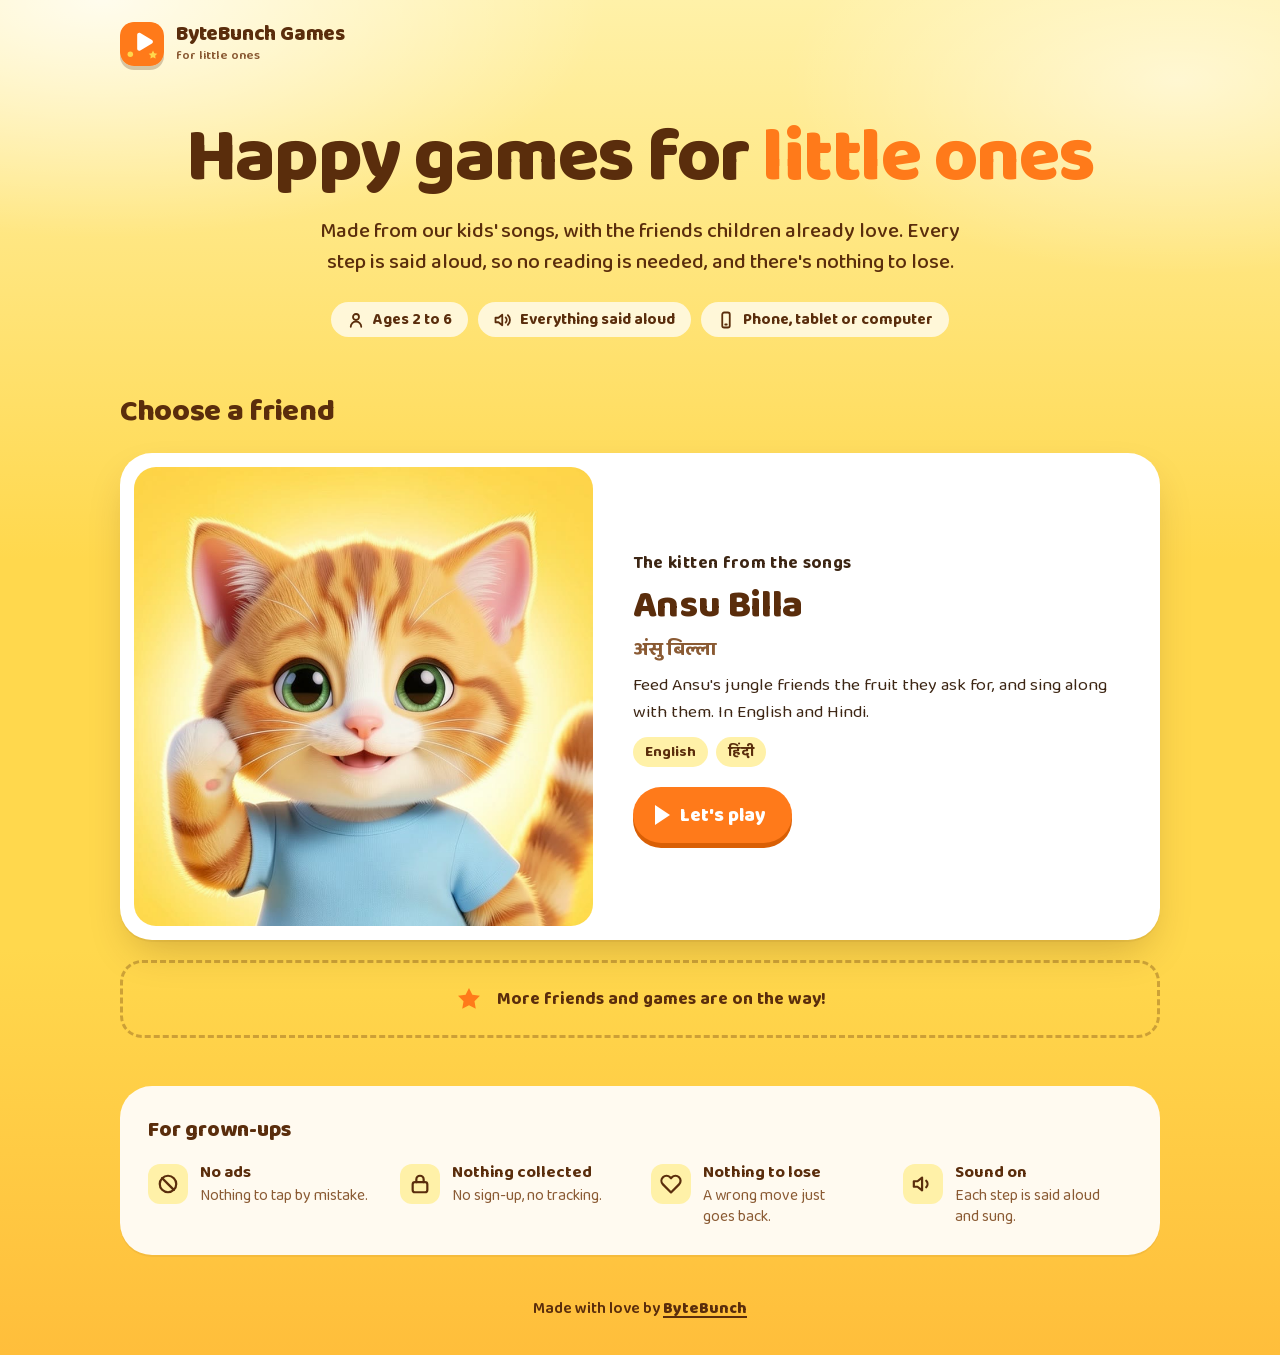
==== index.html @ 5f28570b "new commit" ====
<!doctype html>
<html lang="en">
<head>
  <meta charset="utf-8">
  <meta name="viewport" content="width=device-width, initial-scale=1, viewport-fit=cover">
  <title>ByteBunch Games: games for little ones</title>
  <meta name="description" content="Happy little games for young children, made from our kids' songs: big buttons, no reading, nothing to lose. Play in the browser on a phone, tablet or computer.">
  <meta name="theme-color" content="#ffe27a">
  <meta property="og:type" content="website">
  <meta property="og:site_name" content="ByteBunch Games">
  <meta property="og:title" content="ByteBunch Games: games for little ones">
  <meta property="og:description" content="Happy little games for young children, made from our kids' songs.">
  <meta property="og:image" content="https://games.bytebunch.com/assets/ansu-billa-800.jpg">
  <link rel="icon" href="assets/logo.svg" type="image/svg+xml">
  <link rel="apple-touch-icon" href="assets/logo-180.png">
  <link rel="preload" href="assets/fonts/baloo2-latin.woff2" as="font" type="font/woff2" crossorigin>
  <link rel="stylesheet" href="assets/site.css">
</head>
<body>
  <header class="wrap topbar">
    <a class="brand" href="./" aria-label="ByteBunch Games, home">
      <img class="brand-mark" src="assets/logo.svg" width="44" height="44" alt="">
      <span class="brand-name">ByteBunch Games<small>for little ones</small></span>
    </a>
  </header>

  <main>
    <section class="wrap hero">
      <h1>Happy games for <em>little ones</em></h1>
      <p class="lead">Made from our kids' songs, with the friends children already love. Every step is said aloud, so no reading is needed, and there's nothing to lose.</p>
      <ul class="chips" aria-label="About the games">
        <li class="chip">
          <svg viewBox="0 0 24 24" fill="none" stroke="currentColor" stroke-width="2.4" stroke-linecap="round" stroke-linejoin="round" aria-hidden="true"><circle cx="12" cy="8" r="4"/><path d="M5 21c0-3.9 3.1-7 7-7s7 3.1 7 7"/></svg>
          Ages 2 to 6
        </li>
        <li class="chip">
          <svg viewBox="0 0 24 24" fill="none" stroke="currentColor" stroke-width="2.4" stroke-linecap="round" stroke-linejoin="round" aria-hidden="true"><path d="M11 5 6 9H2v6h4l5 4z"/><path d="M15.5 8.5a5 5 0 0 1 0 7"/><path d="M18.5 5.5a9 9 0 0 1 0 13"/></svg>
          Everything said aloud
        </li>
        <li class="chip">
          <svg viewBox="0 0 24 24" fill="none" stroke="currentColor" stroke-width="2.4" stroke-linecap="round" stroke-linejoin="round" aria-hidden="true"><rect x="7" y="2" width="10" height="20" rx="2.5"/><path d="M11 18h2"/></svg>
          Phone, tablet or computer
        </li>
      </ul>
    </section>

    <section class="wrap section" aria-labelledby="friends-title">
      <div class="section-head">
        <h2 id="friends-title">Choose a friend</h2>
      </div>

      <a class="card link wide" href="ansubilla/">
        <div class="card-media">
          <img src="assets/ansu-billa-400.jpg" srcset="assets/ansu-billa-400.jpg 400w, assets/ansu-billa-800.jpg 800w" sizes="(min-width: 1080px) 470px, (min-width: 760px) 45vw, 100vw" width="800" height="800" alt="Ansu Billa, a little orange kitten in a blue T-shirt, waving hello">
        </div>
        <div class="card-body">
          <p class="eyebrow">The kitten from the songs</p>
          <h3>Ansu Billa</h3>
          <span class="hi" lang="hi">अंसु बिल्ला</span>
          <p>Feed Ansu's jungle friends the fruit they ask for, and sing along with them. In English and Hindi.</p>
          <ul class="meta" aria-label="Languages">
            <li>English</li>
            <li lang="hi">हिंदी</li>
          </ul>
          <div class="actions">
            <span class="button fake"><span class="tri" aria-hidden="true"></span>Let's play</span>
          </div>
        </div>
      </a>

      <div class="soon">
        <svg viewBox="0 0 24 24" fill="#ff7a1a" aria-hidden="true"><path d="m12 2.5 2.9 5.9 6.5.9-4.7 4.6 1.1 6.5L12 17.3l-5.8 3.1 1.1-6.5L2.6 9.3l6.5-.9z"/></svg>
        More friends and games are on the way!
      </div>
    </section>

    <section class="wrap" aria-labelledby="parents-title">
      <div class="parents">
        <h2 id="parents-title">For grown-ups</h2>
        <ul class="facts">
          <li>
            <span class="icon"><svg viewBox="0 0 24 24" fill="none" stroke="currentColor" stroke-width="2.4" stroke-linecap="round" stroke-linejoin="round" aria-hidden="true"><circle cx="12" cy="12" r="9"/><path d="m5.6 5.6 12.8 12.8"/></svg></span>
            <div><strong>No ads</strong><span>Nothing to tap by mistake.</span></div>
          </li>
          <li>
            <span class="icon"><svg viewBox="0 0 24 24" fill="none" stroke="currentColor" stroke-width="2.4" stroke-linecap="round" stroke-linejoin="round" aria-hidden="true"><rect x="4" y="10" width="16" height="11" rx="2.5"/><path d="M8 10V7a4 4 0 0 1 8 0v3"/></svg></span>
            <div><strong>Nothing collected</strong><span>No sign-up, no tracking.</span></div>
          </li>
          <li>
            <span class="icon"><svg viewBox="0 0 24 24" fill="none" stroke="currentColor" stroke-width="2.4" stroke-linecap="round" stroke-linejoin="round" aria-hidden="true"><path d="M20.8 4.6a5.5 5.5 0 0 0-7.8 0L12 5.7l-1-1.1a5.5 5.5 0 0 0-7.8 7.8L12 21.2l8.8-8.8a5.5 5.5 0 0 0 0-7.8z"/></svg></span>
            <div><strong>Nothing to lose</strong><span>A wrong move just goes back.</span></div>
          </li>
          <li>
            <span class="icon"><svg viewBox="0 0 24 24" fill="none" stroke="currentColor" stroke-width="2.4" stroke-linecap="round" stroke-linejoin="round" aria-hidden="true"><path d="M11 5 6 9H2v6h4l5 4z"/><path d="M15.5 8.5a5 5 0 0 1 0 7"/></svg></span>
            <div><strong>Sound on</strong><span>Each step is said aloud and sung.</span></div>
          </li>
        </ul>
      </div>
    </section>
  </main>

  <footer class="wrap footer">
    Made with love by <a href="https://bytebunch.com">ByteBunch</a>
  </footer>
</body>
</html>
---- assets/site.css ----
/* games.bytebunch.com: one look for every page (the home of all games, and each friend's own page).
   Everything is served from this site: no fonts, scripts or trackers from anywhere else (children use it). */

@font-face {
  font-family: "Baloo 2";
  font-style: normal;
  font-weight: 400 800;
  font-display: swap;
  src: url("fonts/baloo2-latin.woff2") format("woff2");
  unicode-range: U+0000-00FF, U+0131, U+0152-0153, U+02BB-02BC, U+02C6, U+02DA, U+02DC, U+0304, U+0308, U+0329,
    U+2000-206F, U+20AC, U+2122, U+2191, U+2193, U+2212, U+2215, U+FEFF, U+FFFD;
}
@font-face {
  font-family: "Baloo 2";
  font-style: normal;
  font-weight: 400 800;
  font-display: swap;
  src: url("fonts/baloo2-devanagari.woff2") format("woff2");
  unicode-range: U+0900-097F, U+1CD0-1CF4, U+1CF7-1CF9, U+200C-200D, U+20A8, U+20B9, U+20F0, U+25CC, U+A830-A839,
    U+A8E0-A8FF, U+11B00-11B0A;
}

:root {
  --sun: #ffd84d;
  --sun-soft: #fff1a8;
  --sun-deep: #ffbe3b;
  --cream: #fffaf0;
  --brown: #5a2d0c;
  --brown-soft: #8a5a33;
  --ink: #3d2614;
  --orange: #ff7a1a;
  --orange-press: #d95f05;
  --sky: #5ab4ec;
  --sky-press: #2f8fcc;
  --leaf: #2f8f46;
  --white: #ffffff;
  --line: rgba(90, 45, 12, 0.14);
  --shadow: 0 2px 0 rgba(90, 45, 12, 0.06), 0 18px 40px -12px rgba(90, 45, 12, 0.28);
  --radius-lg: 32px;
  --radius: 22px;
  --font: "Baloo 2", ui-rounded, "Arial Rounded MT Bold", system-ui, -apple-system, "Segoe UI", Roboto, sans-serif;
  color-scheme: light;
}

*, *::before, *::after { box-sizing: border-box; }
html { -webkit-text-size-adjust: 100%; scroll-behavior: smooth; }
body {
  margin: 0;
  min-height: 100vh;
  font-family: var(--font);
  font-size: 1.0625rem;
  line-height: 1.5;
  color: var(--ink);
  background-color: var(--sun);
  /* one picture over the whole page (not fixed: a fixed background ends in a band on long pages and on phones) */
  background-image:
    radial-gradient(720px 340px at 8% 0, rgba(255, 255, 255, 0.8), transparent 70%),
    radial-gradient(560px 280px at 92% 80px, rgba(255, 255, 255, 0.55), transparent 70%),
    linear-gradient(180deg, var(--sun-soft) 0, var(--sun) 560px, var(--sun) 70%, var(--sun-deep) 100%);
  -webkit-font-smoothing: antialiased;
}
img { max-width: 100%; height: auto; display: block; }
a { color: inherit; }
h1, h2, h3, .soon { text-wrap: balance; }
p, .facts span { text-wrap: pretty; }
:focus-visible { outline: 4px solid var(--brown); outline-offset: 4px; border-radius: 12px; }

.wrap { width: 100%; max-width: 1080px; margin: 0 auto; padding: 0 20px; }
.visually-hidden {
  position: absolute !important; width: 1px; height: 1px; overflow: hidden; clip: rect(0 0 0 0); white-space: nowrap;
}

/* the bar at the top */
.topbar { display: flex; align-items: center; justify-content: space-between; gap: 12px; padding-top: 22px; padding-bottom: 6px; }
.brand { display: inline-flex; align-items: center; gap: 12px; min-height: 44px; text-decoration: none; color: var(--brown); }
.brand-mark { width: 44px; height: 44px; flex: none; border-radius: 14px; box-shadow: 0 4px 0 rgba(90, 45, 12, 0.25); }
.brand-name { font-weight: 800; font-size: 1.3rem; line-height: 1; letter-spacing: -0.01em; white-space: nowrap; }
.brand-name small { display: block; font-size: 0.8rem; font-weight: 600; color: var(--brown-soft); letter-spacing: 0; margin-top: 4px; }
.back {
  display: inline-flex; align-items: center; gap: 8px;
  min-height: 44px; padding: 10px 18px 10px 14px; border-radius: 999px;
  background: rgba(255, 255, 255, 0.7); color: var(--brown);
  font-weight: 700; text-decoration: none; white-space: nowrap;
  box-shadow: 0 3px 0 rgba(90, 45, 12, 0.15);
}
.back:hover { background: var(--white); }
.back svg { width: 18px; height: 18px; }

/* the big words at the top of a page */
.hero { text-align: center; padding-top: 48px; padding-bottom: 44px; }
.hero h1 {
  margin: 0 auto; max-width: 13em;
  font-size: clamp(2.6rem, 7.4vw, 4.75rem); line-height: 1.02; font-weight: 800; letter-spacing: -0.02em;
  color: var(--brown);
}
.hero h1 em { font-style: normal; color: var(--orange); }
.hero .lead { margin: 18px auto 0; max-width: 32em; font-size: clamp(1.1rem, 2.4vw, 1.3rem); font-weight: 500; color: var(--brown); }
.chips { display: flex; flex-wrap: wrap; justify-content: center; gap: 10px; margin: 24px 0 0; padding: 0; list-style: none; }
.chip {
  display: inline-flex; align-items: center; gap: 8px;
  padding: 6px 16px; border-radius: 999px;
  background: rgba(255, 255, 255, 0.72); color: var(--brown);
  font-weight: 700; font-size: 0.98rem;
}
.chip svg { width: 18px; height: 18px; flex: none; }

.section { padding-top: 8px; padding-bottom: 28px; }
.section-head { display: flex; align-items: baseline; justify-content: space-between; gap: 12px; margin: 0 0 18px; }
.section-head h2 { margin: 0; font-size: clamp(1.5rem, 3.4vw, 1.9rem); font-weight: 800; color: var(--brown); letter-spacing: -0.01em; }

/* a card you can open (a friend on the home page) */
.card {
  position: relative;
  display: grid; grid-template-columns: minmax(0, 1fr);
  background: var(--white); border-radius: var(--radius-lg); overflow: hidden;
  box-shadow: var(--shadow);
}
/* the picture sits in the white card with a frame round it, so a sunny picture doesn't melt into the sunny page */
.card-media { position: relative; padding: 12px 12px 0; }
.card-media img { width: 100%; height: 100%; object-fit: cover; border-radius: calc(var(--radius-lg) - 10px); }
.card-body { display: flex; flex-direction: column; gap: 10px; padding: 24px 26px 28px; }
.eyebrow { margin: 0; font-size: 0.95rem; font-weight: 700; color: var(--brown-soft); letter-spacing: 0.02em; }
.card h3 { margin: 0; font-size: clamp(1.8rem, 4vw, 2.4rem); line-height: 1.05; font-weight: 800; color: var(--brown); letter-spacing: -0.01em; }
.card .hi { font-size: 1.25rem; font-weight: 700; color: var(--brown-soft); line-height: 1.3; }
.card p { margin: 0; font-size: 1.1rem; color: var(--ink); }
.card .actions { display: flex; flex-wrap: wrap; gap: 12px; margin-top: 8px; }

.card.link { text-decoration: none; transition: transform 0.18s ease, box-shadow 0.18s ease; }
.card.link:hover { transform: translateY(-4px); box-shadow: 0 2px 0 rgba(90, 45, 12, 0.06), 0 26px 50px -14px rgba(90, 45, 12, 0.35); }
.card.link:focus-visible { outline-offset: 6px; border-radius: var(--radius-lg); }

@media (min-width: 760px) {
  .card.wide { grid-template-columns: minmax(0, 5fr) minmax(0, 6fr); align-items: stretch; }
  .card.wide .card-body { padding: 36px 40px; justify-content: center; }
  .card.wide .card-media { min-height: 100%; padding: 14px 0 14px 14px; }
}

/* buttons: big and round, for small fingers */
.button {
  display: inline-flex; align-items: center; justify-content: center; gap: 10px;
  min-height: 56px; padding: 10px 26px 10px 20px; border-radius: 999px;
  font: inherit; font-weight: 800; font-size: 1.2rem; line-height: 1.1; text-decoration: none;
  color: var(--white); background: var(--orange);
  box-shadow: 0 5px 0 var(--orange-press);
  transition: transform 0.1s ease, box-shadow 0.1s ease;
}
.button:hover { filter: brightness(1.05); }
.button:active { transform: translateY(4px); box-shadow: 0 1px 0 var(--orange-press); }
.button.sky { background: var(--sky); box-shadow: 0 5px 0 var(--sky-press); }
.button.sky:active { box-shadow: 0 1px 0 var(--sky-press); }
.button .tri { width: 0; height: 0; border-left: 15px solid currentColor; border-top: 10px solid transparent; border-bottom: 10px solid transparent; margin-left: 2px; }
.button small { display: block; font-size: 0.8rem; font-weight: 600; opacity: 0.9; }
.button.fake { pointer-events: none; }

/* where the next card will be */
.soon {
  display: flex; align-items: center; justify-content: center; gap: 14px; text-align: center;
  margin-top: 20px; padding: 22px 24px; border-radius: var(--radius);
  border: 3px dashed rgba(90, 45, 12, 0.3); color: var(--brown); font-weight: 700; font-size: 1.1rem;
}
.soon svg { width: 28px; height: 28px; flex: none; }

/* for grown-ups */
.parents {
  margin: 20px 0 36px; padding: 28px; border-radius: var(--radius-lg);
  background: var(--cream); box-shadow: 0 2px 0 rgba(90, 45, 12, 0.06);
}
.parents h2 { margin: 0 0 16px; font-size: 1.35rem; font-weight: 800; color: var(--brown); }
.facts { display: grid; grid-template-columns: repeat(auto-fit, minmax(min(100%, 210px), 1fr)); gap: 14px 22px; margin: 0; padding: 0; list-style: none; }
.facts li { display: flex; gap: 12px; align-items: flex-start; }
.facts .icon {
  width: 40px; height: 40px; flex: none; border-radius: 12px;
  display: grid; place-items: center; background: var(--sun-soft); color: var(--brown);
}
.facts .icon svg { width: 22px; height: 22px; }
.facts strong { display: block; color: var(--brown); font-size: 1.05rem; line-height: 1.25; }
.facts span { display: block; font-size: 0.98rem; color: var(--brown-soft); line-height: 1.35; margin-top: 2px; }

/* a friend's banner */
.banner { margin: 18px 0 30px; border-radius: var(--radius-lg); overflow: hidden; box-shadow: var(--shadow); background: #dfeef7; }
.banner img { width: 100%; aspect-ratio: 1400 / 383; object-fit: cover; }

.meta { display: flex; flex-wrap: wrap; gap: 8px; margin: 2px 0 2px; padding: 0; list-style: none; }
.meta li { padding: 4px 12px; border-radius: 999px; background: var(--sun-soft); color: var(--brown); font-weight: 700; font-size: 0.92rem; }

.footer { padding-top: 6px; padding-bottom: 34px; text-align: center; color: var(--brown); font-weight: 600; font-size: 0.98rem; }
.footer a { font-weight: 800; text-decoration-thickness: 2px; text-underline-offset: 3px; }

@media (max-width: 520px) {
  .wrap { padding: 0 16px; }
  .hero { padding-top: 34px; padding-bottom: 32px; }
  .card-body { padding: 20px 20px 24px; }
  .card .actions { flex-direction: column; }
  .card .actions .button { width: 100%; }
  .parents { padding: 22px 20px; }
  .brand-name small { display: none; }
  .brand { gap: 10px; }
  .brand-mark { width: 38px; height: 38px; border-radius: 12px; }
  .brand-name { font-size: 1.12rem; }
  .back { padding: 8px 14px 8px 10px; font-size: 0.95rem; gap: 6px; }
}

@media (prefers-reduced-motion: reduce) {
  html { scroll-behavior: auto; }
  .card.link, .button { transition: none; }
  .card.link:hover { transform: none; }
}
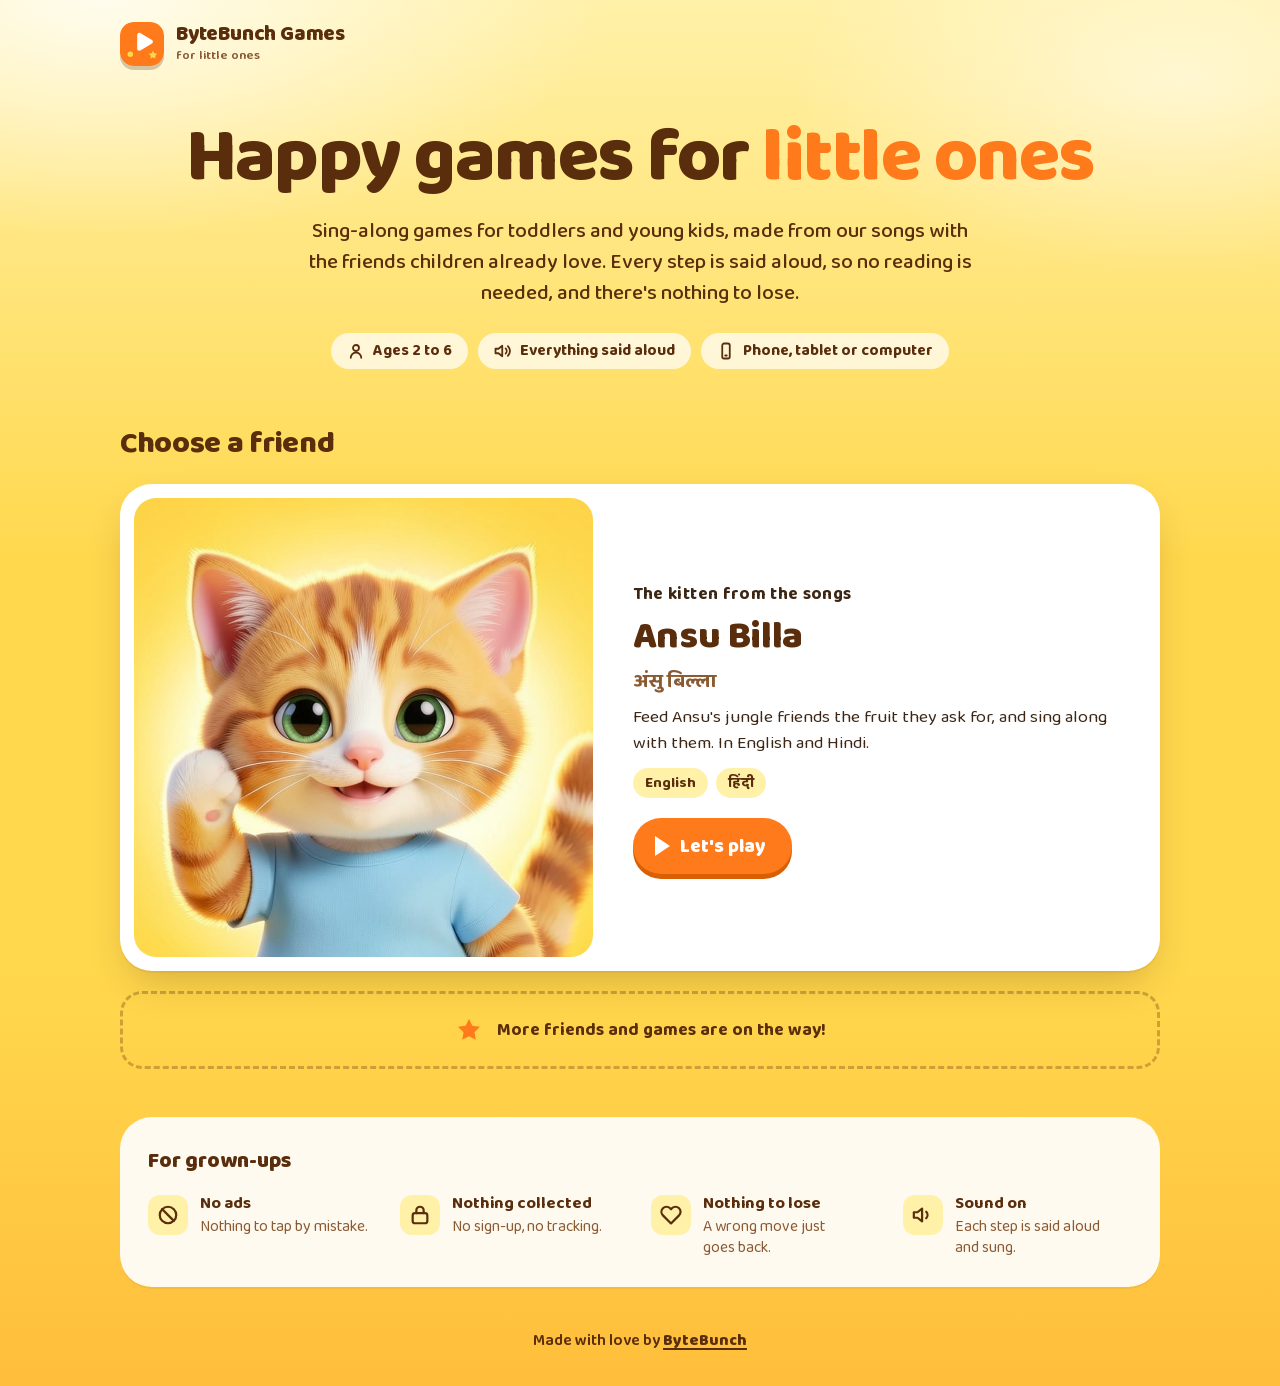
==== commit 6410df5e: "SEO: titles, descriptions, canonicals, link previews, structured data, sitemap and robots.txt - Home" ====
--- a/index.html
+++ b/index.html
@@ -3,18 +3,70 @@
 <head>
   <meta charset="utf-8">
   <meta name="viewport" content="width=device-width, initial-scale=1, viewport-fit=cover">
-  <title>ByteBunch Games: games for little ones</title>
-  <meta name="description" content="Happy little games for young children, made from our kids' songs: big buttons, no reading, nothing to lose. Play in the browser on a phone, tablet or computer.">
+  <title>ByteBunch Games: Happy Games for Toddlers and Kids, Ages 2 to 6</title>
+  <meta name="description" content="Sing-along games for toddlers and kids aged 2 to 6, made from the Ansu Billa songs. Everything is said aloud, so no reading is needed. In English and Hindi.">
+  <link rel="canonical" href="https://games.bytebunch.com/">
+  <meta name="robots" content="index, follow, max-image-preview:large">
   <meta name="theme-color" content="#ffe27a">
   <meta property="og:type" content="website">
   <meta property="og:site_name" content="ByteBunch Games">
-  <meta property="og:title" content="ByteBunch Games: games for little ones">
-  <meta property="og:description" content="Happy little games for young children, made from our kids' songs.">
-  <meta property="og:image" content="https://games.bytebunch.com/assets/ansu-billa-800.jpg">
+  <meta property="og:locale" content="en_US">
+  <meta property="og:title" content="ByteBunch Games: Happy Games for Toddlers and Kids, Ages 2 to 6">
+  <meta property="og:description" content="Sing-along games for toddlers and kids aged 2 to 6, made from the Ansu Billa songs. Everything is said aloud, so no reading is needed. In English and Hindi.">
+  <meta property="og:url" content="https://games.bytebunch.com/">
+  <meta property="og:image" content="https://games.bytebunch.com/assets/og-home.jpg">
+  <meta property="og:image:width" content="1200">
+  <meta property="og:image:height" content="630">
+  <meta property="og:image:alt" content="ByteBunch Games: happy games for little ones, with Ansu Billa the kitten">
+  <meta name="twitter:card" content="summary_large_image">
+  <link rel="icon" href="favicon.ico" sizes="48x48">
   <link rel="icon" href="assets/logo.svg" type="image/svg+xml">
   <link rel="apple-touch-icon" href="assets/logo-180.png">
   <link rel="preload" href="assets/fonts/baloo2-latin.woff2" as="font" type="font/woff2" crossorigin>
-  <link rel="stylesheet" href="assets/site.css">
+  <link rel="stylesheet" href="assets/site.css?v=2026111001">
+  <script type="application/ld+json">
+{
+ "@context": "https://schema.org",
+ "@graph": [
+  {
+   "@type": "Organization",
+   "@id": "https://games.bytebunch.com/#bytebunch",
+   "name": "ByteBunch",
+   "url": "https://bytebunch.com/",
+   "logo": "https://games.bytebunch.com/assets/logo-180.png"
+  },
+  {
+   "@type": "WebSite",
+   "@id": "https://games.bytebunch.com/#website",
+   "name": "ByteBunch Games",
+   "url": "https://games.bytebunch.com/",
+   "inLanguage": "en",
+   "publisher": {
+    "@id": "https://games.bytebunch.com/#bytebunch"
+   },
+   "description": "Sing-along games for toddlers and kids aged 2 to 6."
+  },
+  {
+   "@type": "CollectionPage",
+   "@id": "https://games.bytebunch.com/#page",
+   "url": "https://games.bytebunch.com/",
+   "name": "ByteBunch Games",
+   "isPartOf": {
+    "@id": "https://games.bytebunch.com/#website"
+   },
+   "inLanguage": "en",
+   "about": "Games for toddlers and young children",
+   "hasPart": [
+    {
+     "@type": "CollectionPage",
+     "name": "Ansu Billa's games",
+     "url": "https://games.bytebunch.com/ansubilla/"
+    }
+   ]
+  }
+ ]
+}
+  </script>
 </head>
 <body>
   <header class="wrap topbar">
@@ -27,7 +79,7 @@
   <main>
     <section class="wrap hero">
       <h1>Happy games for <em>little ones</em></h1>
-      <p class="lead">Made from our kids' songs, with the friends children already love. Every step is said aloud, so no reading is needed, and there's nothing to lose.</p>
+      <p class="lead">Sing-along games for toddlers and young kids, made from our songs with the friends children already love. Every step is said aloud, so no reading is needed, and there's nothing to lose.</p>
       <ul class="chips" aria-label="About the games">
         <li class="chip">
           <svg viewBox="0 0 24 24" fill="none" stroke="currentColor" stroke-width="2.4" stroke-linecap="round" stroke-linejoin="round" aria-hidden="true"><circle cx="12" cy="8" r="4"/><path d="M5 21c0-3.9 3.1-7 7-7s7 3.1 7 7"/></svg>
--- a/assets/site.css
+++ b/assets/site.css
@@ -106,7 +106,7 @@
 
 .section { padding-top: 8px; padding-bottom: 28px; }
 .section-head { display: flex; align-items: baseline; justify-content: space-between; gap: 12px; margin: 0 0 18px; }
-.section-head h2 { margin: 0; font-size: clamp(1.5rem, 3.4vw, 1.9rem); font-weight: 800; color: var(--brown); letter-spacing: -0.01em; }
+.section-head h1, .section-head h2 { margin: 0; font-size: clamp(1.5rem, 3.4vw, 1.9rem); font-weight: 800; color: var(--brown); letter-spacing: -0.01em; }
 
 /* a card you can open (a friend on the home page) */
 .card {
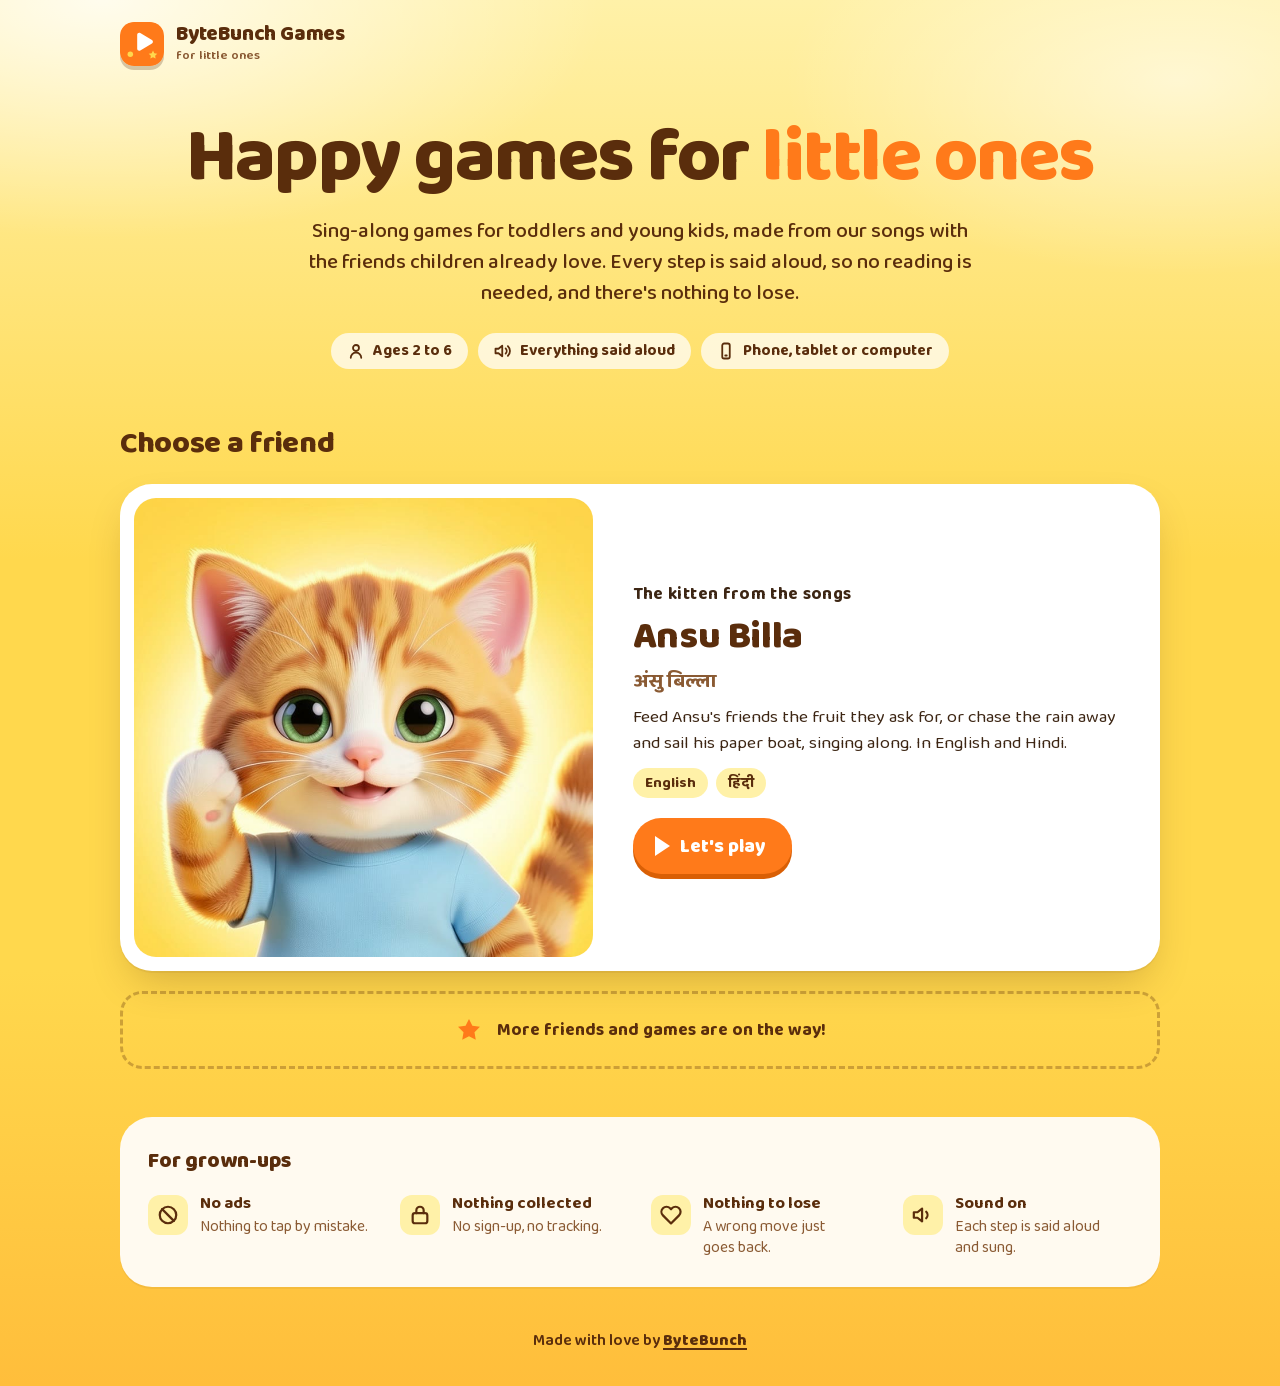
==== commit 058e261d: "Rain, Rain, Go Away / Baarish Baarish Jaao Na: Ansu's rainy-day game in English and Hindi Two new ga" ====
--- a/index.html
+++ b/index.html
@@ -23,7 +23,7 @@
   <link rel="icon" href="assets/logo.svg" type="image/svg+xml">
   <link rel="apple-touch-icon" href="assets/logo-180.png">
   <link rel="preload" href="assets/fonts/baloo2-latin.woff2" as="font" type="font/woff2" crossorigin>
-  <link rel="stylesheet" href="assets/site.css?v=2026111001">
+  <link rel="stylesheet" href="assets/site.css?v=2026111401">
   <script type="application/ld+json">
 {
  "@context": "https://schema.org",
@@ -109,7 +109,7 @@
           <p class="eyebrow">The kitten from the songs</p>
           <h3>Ansu Billa</h3>
           <span class="hi" lang="hi">अंसु बिल्ला</span>
-          <p>Feed Ansu's jungle friends the fruit they ask for, and sing along with them. In English and Hindi.</p>
+          <p>Feed Ansu's friends the fruit they ask for, or chase the rain away and sail his paper boat, singing along. In English and Hindi.</p>
           <ul class="meta" aria-label="Languages">
             <li>English</li>
             <li lang="hi">हिंदी</li>
--- a/assets/site.css
+++ b/assets/site.css
@@ -105,6 +105,8 @@
 .chip svg { width: 18px; height: 18px; flex: none; }
 
 .section { padding-top: 8px; padding-bottom: 28px; }
+/* games one under the other on a friend's page */
+.card + .card { margin-top: 24px; }
 .section-head { display: flex; align-items: baseline; justify-content: space-between; gap: 12px; margin: 0 0 18px; }
 .section-head h1, .section-head h2 { margin: 0; font-size: clamp(1.5rem, 3.4vw, 1.9rem); font-weight: 800; color: var(--brown); letter-spacing: -0.01em; }
 
@@ -200,6 +202,16 @@
   .back { padding: 8px 14px 8px 10px; font-size: 0.95rem; gap: 6px; }
 }
 
+/* Ansu's channels, for grown-ups (Ansu's page). */
+.watch-lead { margin: 0 0 16px; font-size: 1.05rem; color: var(--ink); }
+.watch-actions { display: flex; flex-wrap: wrap; gap: 12px; }
+.follow { display: flex; flex-wrap: wrap; gap: 6px 18px; margin: 20px 0 0; padding: 0; list-style: none; font-weight: 700; color: var(--brown-soft); }
+.follow a { color: var(--brown); font-weight: 800; text-decoration-thickness: 2px; text-underline-offset: 3px; }
+@media (max-width: 520px) {
+  .watch-actions { flex-direction: column; }
+  .watch-actions .button { width: 100%; }
+}
+
 @media (prefers-reduced-motion: reduce) {
   html { scroll-behavior: auto; }
   .card.link, .button { transition: none; }
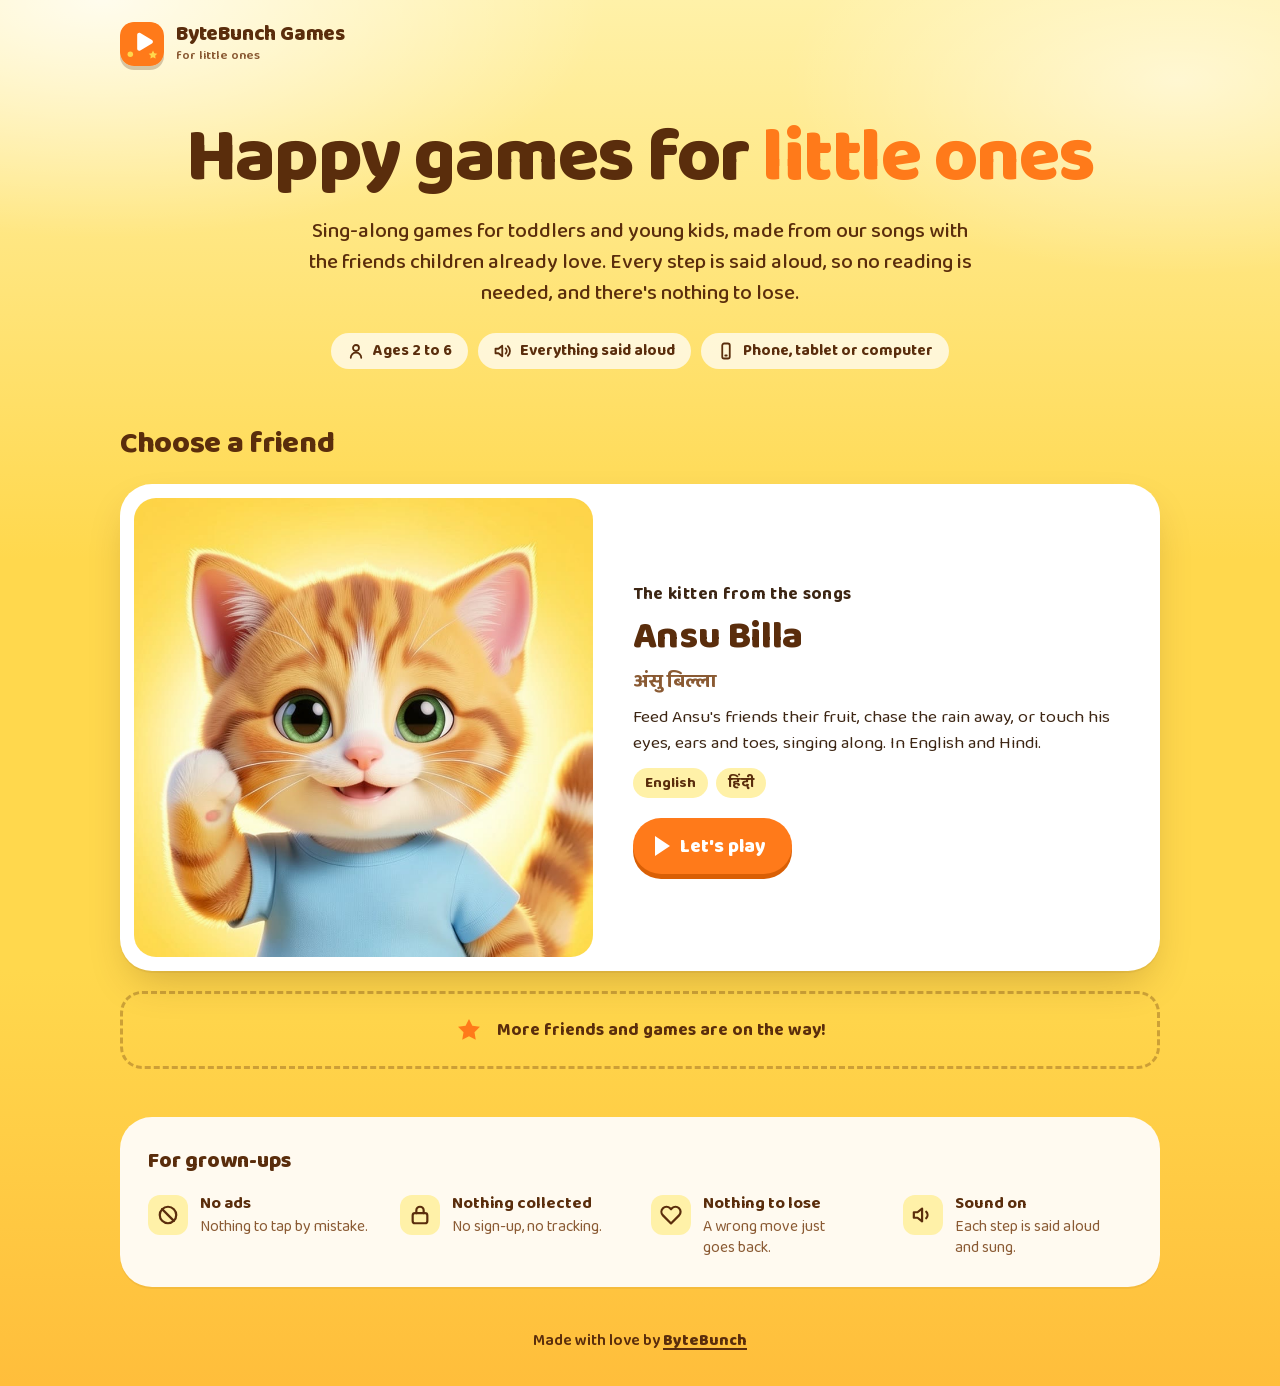
==== commit 2fca74ed: "My Eyes, My Ears / Meri Aankhein, Mere Kaan: Ansu's head-to-toe game in English and Hindi Two new ga" ====
--- a/index.html
+++ b/index.html
@@ -109,7 +109,7 @@
           <p class="eyebrow">The kitten from the songs</p>
           <h3>Ansu Billa</h3>
           <span class="hi" lang="hi">अंसु बिल्ला</span>
-          <p>Feed Ansu's friends the fruit they ask for, or chase the rain away and sail his paper boat, singing along. In English and Hindi.</p>
+          <p>Feed Ansu's friends their fruit, chase the rain away, or touch his eyes, ears and toes, singing along. In English and Hindi.</p>
           <ul class="meta" aria-label="Languages">
             <li>English</li>
             <li lang="hi">हिंदी</li>
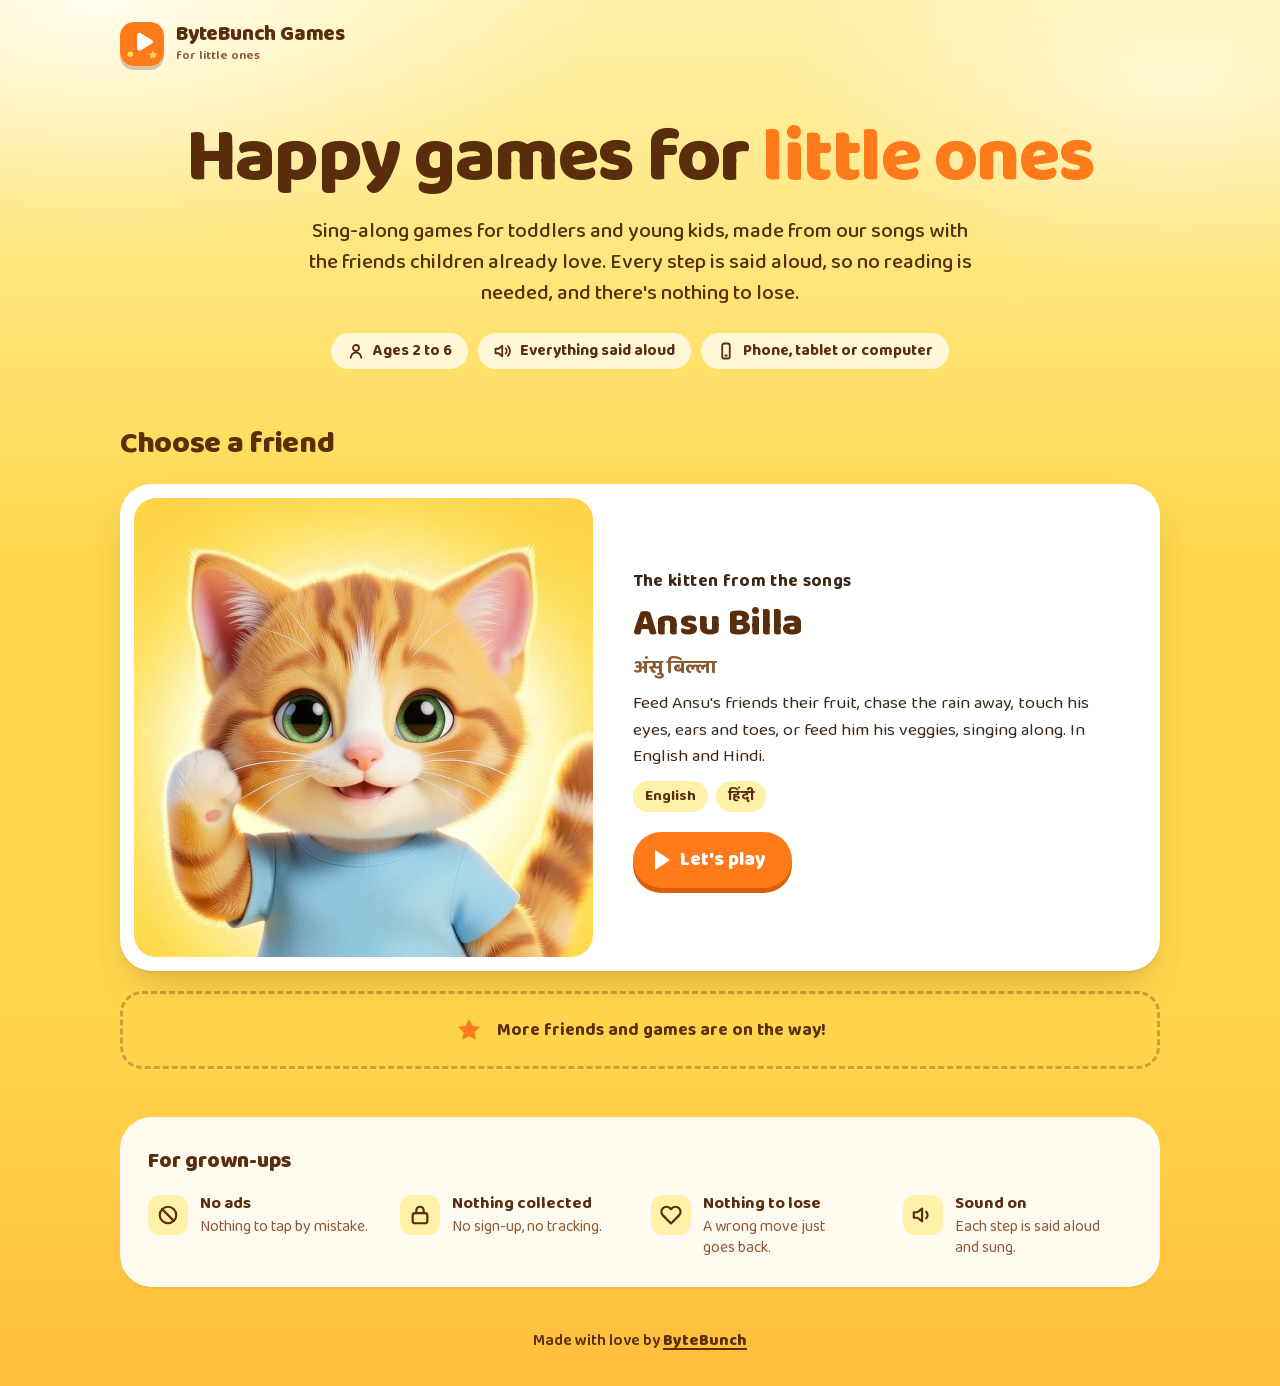
==== commit 6cd3cb5f: "Ansu Eats His Veggies / Sabzi Sabzi Rang-Birangi: Ansu's vegetable game in English and Hindi Two new" ====
--- a/index.html
+++ b/index.html
@@ -109,7 +109,7 @@
           <p class="eyebrow">The kitten from the songs</p>
           <h3>Ansu Billa</h3>
           <span class="hi" lang="hi">अंसु बिल्ला</span>
-          <p>Feed Ansu's friends their fruit, chase the rain away, or touch his eyes, ears and toes, singing along. In English and Hindi.</p>
+          <p>Feed Ansu's friends their fruit, chase the rain away, touch his eyes, ears and toes, or feed him his veggies, singing along. In English and Hindi.</p>
           <ul class="meta" aria-label="Languages">
             <li>English</li>
             <li lang="hi">हिंदी</li>
